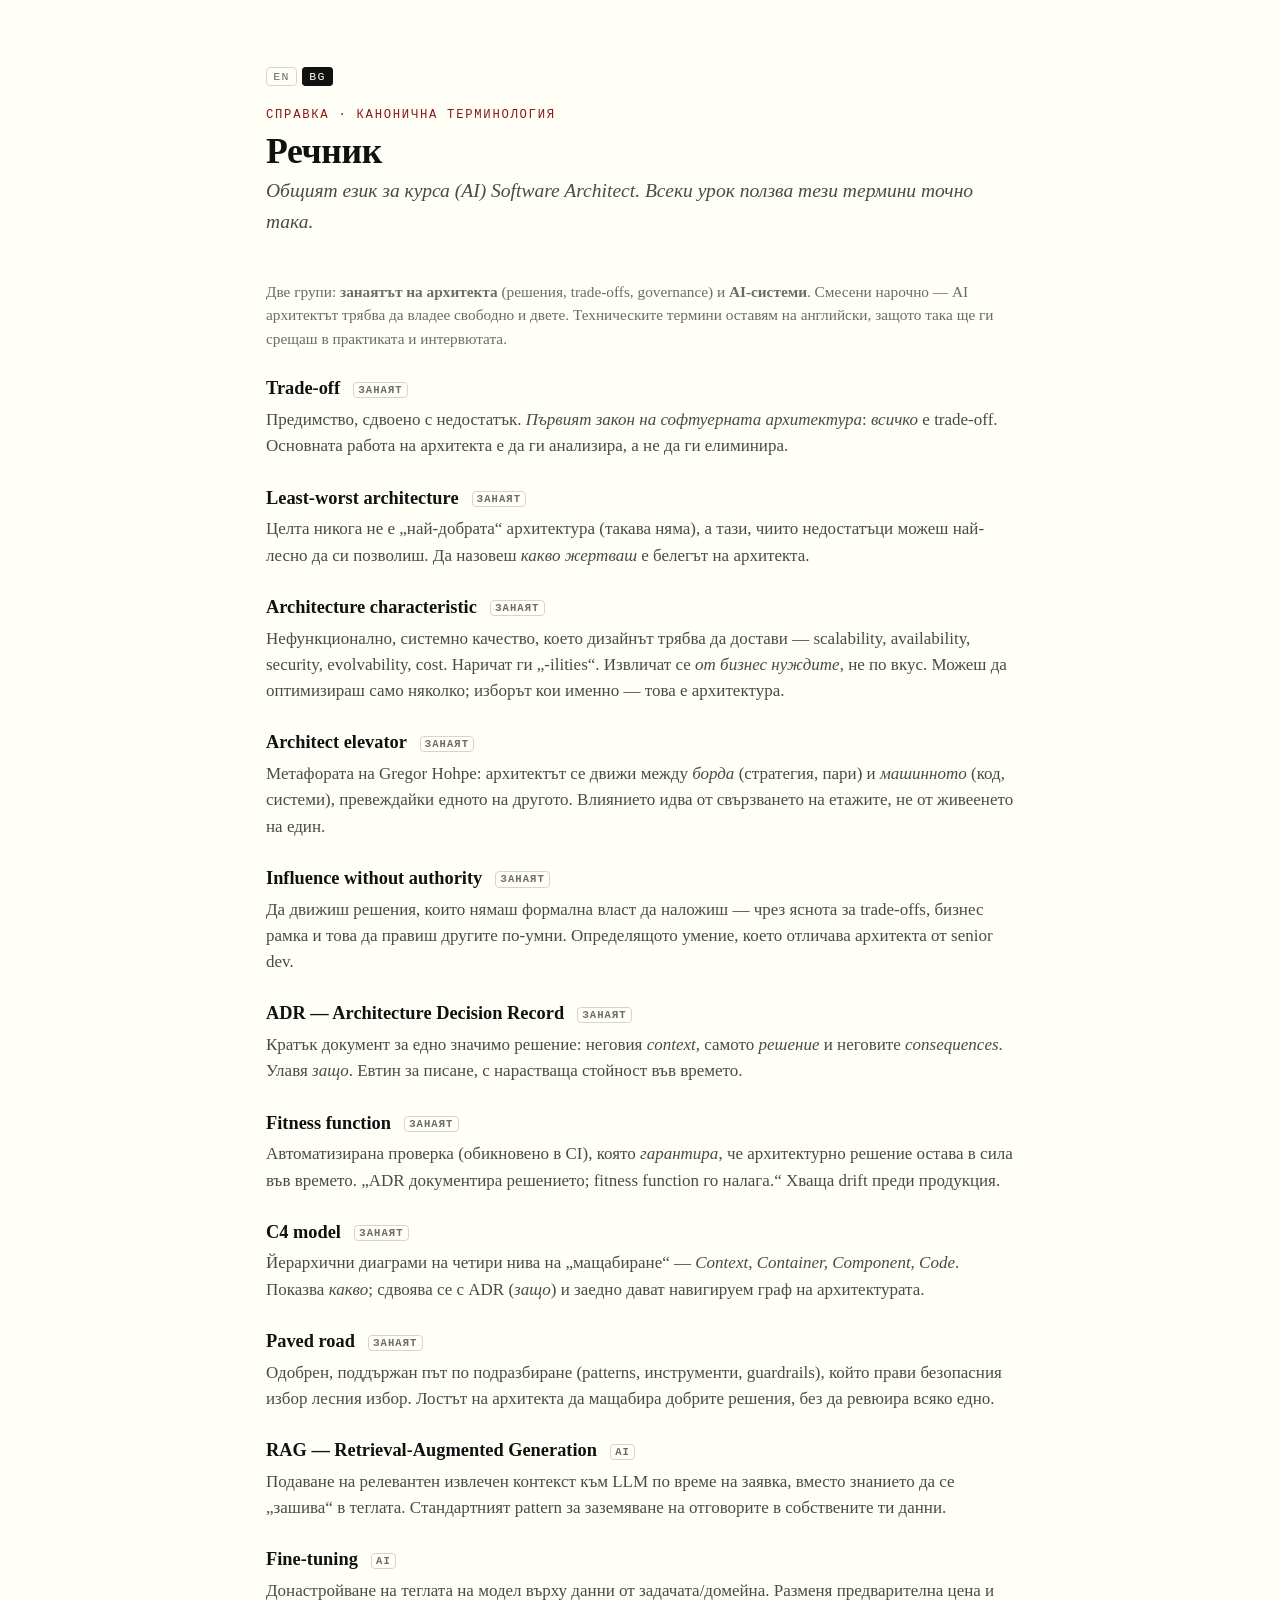
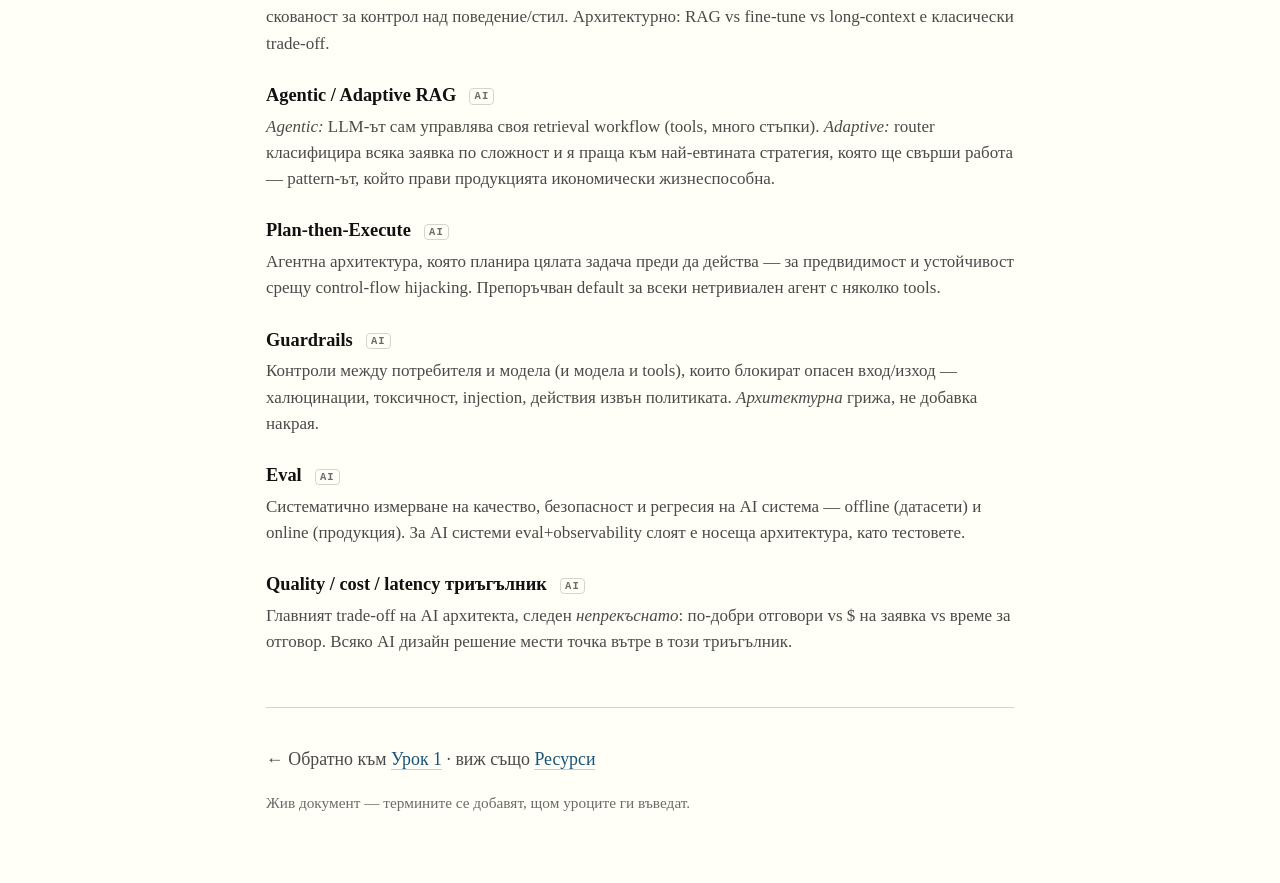
==== reference/glossary.bg.html @ ca1df37b "chore: scaffold bilingual (AI) software architect course Initialize the teaching workspace for the P" ====
<!doctype html>
<html lang="bg">
<head>
<meta charset="utf-8">
<meta name="viewport" content="width=device-width, initial-scale=1">
<title>Речник — (AI) Software Architect</title>
<link rel="stylesheet" href="../assets/styles.css">
<style>
  dl.glossary dt { font-weight: 600; margin-top: 1.4rem; font-size: 1.08rem; }
  dl.glossary dt .tag { font-family: var(--mono); font-size: .62rem; letter-spacing: .1em; text-transform: uppercase; color: var(--faint); border: 1px solid var(--rule); border-radius: 4px; padding: .1em .4em; margin-left: .5rem; vertical-align: middle; }
  dl.glossary dd { margin: .25rem 0 0; color: var(--soft); }
</style>
</head>
<body>
<p class="lang-toggle"><a href="glossary.html">EN</a><a class="active" href="glossary.bg.html">BG</a></p>
<header class="masthead">
  <p class="kicker">Справка · Канонична терминология</p>
  <h1>Речник</h1>
  <p class="subtitle">Общият език за курса (AI) Software Architect. Всеки урок ползва тези термини точно така.</p>
</header>

<p class="muted">Две групи: <strong>занаятът на архитекта</strong> (решения, trade-offs, governance) и
<strong>AI-системи</strong>. Смесени нарочно — AI архитектът трябва да владее свободно и двете.
Техническите термини оставям на английски, защото така ще ги срещаш в практиката и интервютата.</p>

<dl class="glossary">

  <dt>Trade-off <span class="tag">занаят</span></dt>
  <dd>Предимство, сдвоено с недостатък. <em>Първият закон на софтуерната архитектура</em>:
  <em>всичко</em> е trade-off. Основната работа на архитекта е да ги анализира, а не да ги елиминира.</dd>

  <dt>Least-worst architecture <span class="tag">занаят</span></dt>
  <dd>Целта никога не е „най-добрата“ архитектура (такава няма), а тази, чиито недостатъци можеш
  най-лесно да си позволиш. Да назовеш <em>какво жертваш</em> е белегът на архитекта.</dd>

  <dt>Architecture characteristic <span class="tag">занаят</span></dt>
  <dd>Нефункционално, системно качество, което дизайнът трябва да достави — scalability, availability,
  security, evolvability, cost. Наричат ги „-ilities“. Извличат се <em>от бизнес нуждите</em>, не по вкус.
  Можеш да оптимизираш само няколко; изборът кои именно — това е архитектура.</dd>

  <dt>Architect elevator <span class="tag">занаят</span></dt>
  <dd>Метафората на Gregor Hohpe: архитектът се движи между <em>борда</em> (стратегия, пари) и
  <em>машинното</em> (код, системи), превеждайки едното на другото. Влиянието идва от свързването на
  етажите, не от живеенето на един.</dd>

  <dt>Influence without authority <span class="tag">занаят</span></dt>
  <dd>Да движиш решения, които нямаш формална власт да наложиш — чрез яснота за trade-offs, бизнес
  рамка и това да правиш другите по-умни. Определящото умение, което отличава архитекта от senior dev.</dd>

  <dt>ADR — Architecture Decision Record <span class="tag">занаят</span></dt>
  <dd>Кратък документ за едно значимо решение: неговия <em>context</em>, самото <em>решение</em> и
  неговите <em>consequences</em>. Улавя <em>защо</em>. Евтин за писане, с нарастваща стойност във времето.</dd>

  <dt>Fitness function <span class="tag">занаят</span></dt>
  <dd>Автоматизирана проверка (обикновено в CI), която <em>гарантира</em>, че архитектурно решение остава
  в сила във времето. „ADR документира решението; fitness function го налага.“ Хваща drift преди продукция.</dd>

  <dt>C4 model <span class="tag">занаят</span></dt>
  <dd>Йерархични диаграми на четири нива на „мащабиране“ — <em>Context, Container, Component, Code</em>.
  Показва <em>какво</em>; сдвоява се с ADR (<em>защо</em>) и заедно дават навигируем граф на архитектурата.</dd>

  <dt>Paved road <span class="tag">занаят</span></dt>
  <dd>Одобрен, поддържан път по подразбиране (patterns, инструменти, guardrails), който прави безопасния
  избор лесния избор. Лостът на архитекта да мащабира добрите решения, без да ревюира всяко едно.</dd>

  <dt>RAG — Retrieval-Augmented Generation <span class="tag">ai</span></dt>
  <dd>Подаване на релевантен извлечен контекст към LLM по време на заявка, вместо знанието да се „зашива“
  в теглата. Стандартният pattern за заземяване на отговорите в собствените ти данни.</dd>

  <dt>Fine-tuning <span class="tag">ai</span></dt>
  <dd>Донастройване на теглата на модел върху данни от задачата/домейна. Разменя предварителна цена и
  скованост за контрол над поведение/стил. Архитектурно: RAG vs fine-tune vs long-context е класически trade-off.</dd>

  <dt>Agentic / Adaptive RAG <span class="tag">ai</span></dt>
  <dd><em>Agentic:</em> LLM-ът сам управлява своя retrieval workflow (tools, много стъпки).
  <em>Adaptive:</em> router класифицира всяка заявка по сложност и я праща към най-евтината стратегия,
  която ще свърши работа — pattern-ът, който прави продукцията икономически жизнеспособна.</dd>

  <dt>Plan-then-Execute <span class="tag">ai</span></dt>
  <dd>Агентна архитектура, която планира цялата задача преди да действа — за предвидимост и устойчивост
  срещу control-flow hijacking. Препоръчван default за всеки нетривиален агент с няколко tools.</dd>

  <dt>Guardrails <span class="tag">ai</span></dt>
  <dd>Контроли между потребителя и модела (и модела и tools), които блокират опасен вход/изход —
  халюцинации, токсичност, injection, действия извън политиката. <em>Архитектурна</em> грижа, не добавка накрая.</dd>

  <dt>Eval <span class="tag">ai</span></dt>
  <dd>Систематично измерване на качество, безопасност и регресия на AI система — offline (датасети) и
  online (продукция). За AI системи eval+observability слоят е носеща архитектура, като тестовете.</dd>

  <dt>Quality / cost / latency триъгълник <span class="tag">ai</span></dt>
  <dd>Главният trade-off на AI архитекта, следен <em>непрекъснато</em>: по-добри отговори vs $ на заявка vs
  време за отговор. Всяко AI дизайн решение мести точка вътре в този триъгълник.</dd>

</dl>

<footer class="lesson-footer">
  <p>← Обратно към <a href="../lessons/0001-the-architects-first-move.bg.html">Урок 1</a> ·
  виж също <a href="../RESOURCES.md">Ресурси</a></p>
  <p class="muted">Жив документ — термините се добавят, щом уроците ги въведат.</p>
</footer>
</body>
</html>
---- assets/styles.css ----
/* Shared lesson stylesheet — Tufte-inspired. Linked by every lesson & reference doc. */

:root {
  --ink: #111;
  --soft: #4a4a4a;
  --faint: #6b6b6b;
  --rule: #d8d4cc;
  --bg: #fffff8;          /* Tufte warm paper */
  --accent: #8a1a12;      /* muted oxblood */
  --accent-soft: #b5453a;
  --link: #1a5276;
  --code-bg: #f3f1ea;
  --good: #2f6b3a;
  --bad: #8a1a12;
  --serif: et-book, Palatino, "Palatino Linotype", "Book Antiqua", Georgia, serif;
  --mono: "SF Mono", "JetBrains Mono", Menlo, Consolas, monospace;
}

html { font-size: 17px; }
body {
  font-family: var(--serif);
  color: var(--ink);
  background: var(--bg);
  line-height: 1.55;
  max-width: 44rem;
  margin: 4rem auto;
  padding: 0 2rem;
  -webkit-font-smoothing: antialiased;
  text-rendering: optimizeLegibility;
}

/* ---- Language toggle ---- */
.lang-toggle { font-family: var(--mono); font-size: .68rem; letter-spacing: .1em; text-transform: uppercase; margin-bottom: 1.2rem; }
.lang-toggle a { border: 1px solid var(--rule); border-radius: 4px; padding: .15em .55em; color: var(--faint); margin-right: .3rem; }
.lang-toggle a.active { background: var(--ink); color: var(--bg); border-color: var(--ink); }

/* ---- Masthead ---- */
.masthead { margin-bottom: 2.5rem; }
.kicker {
  font-family: var(--mono);
  font-size: .72rem;
  letter-spacing: .14em;
  text-transform: uppercase;
  color: var(--accent);
  margin: 0 0 .4rem;
}
h1 { font-size: 2.1rem; line-height: 1.1; font-weight: 600; margin: 0 0 .3rem; letter-spacing: -.01em; }
.subtitle { font-style: italic; color: var(--soft); font-size: 1.15rem; margin: .2rem 0 0; }

h2 { font-size: 1.45rem; font-weight: 600; margin: 2.6rem 0 .6rem; letter-spacing: -.005em; }
h3 { font-size: 1.12rem; font-weight: 600; margin: 1.8rem 0 .4rem; }
p, li { font-size: 1.05rem; }
a { color: var(--link); text-decoration: none; border-bottom: 1px solid rgba(26,82,118,.28); }
a:hover { border-bottom-color: var(--link); }

/* ---- Mission tie-in banner ---- */
.mission {
  border-left: 3px solid var(--accent);
  background: rgba(138,26,18,.04);
  padding: .7rem 1rem;
  margin: 1.6rem 0;
  font-size: .98rem;
  color: var(--soft);
}
.mission strong { color: var(--accent); }

/* ---- Sidenote-ish callouts ---- */
.note {
  border: 1px solid var(--rule);
  border-radius: 6px;
  padding: .9rem 1.1rem;
  margin: 1.4rem 0;
  background: #fffefb;
}
.note .label {
  font-family: var(--mono);
  font-size: .68rem;
  letter-spacing: .12em;
  text-transform: uppercase;
  color: var(--faint);
  display: block;
  margin-bottom: .35rem;
}

/* ---- Key idea ---- */
.keyidea {
  font-size: 1.18rem;
  line-height: 1.5;
  border-top: 2px solid var(--ink);
  border-bottom: 2px solid var(--ink);
  padding: 1rem 0;
  margin: 1.8rem 0;
  font-style: italic;
}

blockquote {
  border-left: 3px solid var(--rule);
  margin: 1.4rem 0;
  padding: .2rem 0 .2rem 1.2rem;
  color: var(--soft);
  font-style: italic;
}

code { font-family: var(--mono); font-size: .86em; background: var(--code-bg); padding: .08em .35em; border-radius: 3px; }
pre { background: var(--code-bg); border: 1px solid var(--rule); border-radius: 6px; padding: 1rem 1.1rem; overflow-x: auto; }
pre code { background: none; padding: 0; font-size: .82rem; line-height: 1.5; }

table { border-collapse: collapse; width: 100%; margin: 1.4rem 0; font-size: .96rem; }
th, td { text-align: left; padding: .5rem .7rem; border-bottom: 1px solid var(--rule); vertical-align: top; }
th { font-size: .74rem; letter-spacing: .08em; text-transform: uppercase; color: var(--faint); }

/* ---- Quiz widget (paired with assets/quiz.js) ---- */
.quiz { border: 1px solid var(--rule); border-radius: 8px; padding: 1.2rem 1.3rem; margin: 1.6rem 0; background: #fffefb; }
.quiz .q { font-weight: 600; margin: 0 0 .8rem; font-size: 1.05rem; }
.quiz .opt {
  display: block; width: 100%; text-align: left; font-family: var(--serif); font-size: 1rem;
  padding: .6rem .8rem; margin: .4rem 0; border: 1px solid var(--rule); border-radius: 6px;
  background: var(--bg); cursor: pointer; transition: background .12s, border-color .12s;
}
.quiz .opt:hover { background: #f6f3ea; }
.quiz .opt.correct { border-color: var(--good); background: rgba(47,107,58,.10); }
.quiz .opt.wrong { border-color: var(--bad); background: rgba(138,26,18,.08); }
.quiz .opt:disabled { cursor: default; }
.quiz .feedback { margin-top: .8rem; font-size: .98rem; min-height: 1.2rem; }
.quiz .feedback.show { padding: .7rem .9rem; border-radius: 6px; }
.quiz .feedback.ok { background: rgba(47,107,58,.10); color: var(--good); }
.quiz .feedback.no { background: rgba(138,26,18,.08); color: var(--bad); }

/* ---- Task / do-this block ---- */
.task { border: 2px dashed var(--accent-soft); border-radius: 8px; padding: 1.1rem 1.3rem; margin: 1.8rem 0; }
.task h3 { margin-top: 0; color: var(--accent); }

/* ---- Footer nav ---- */
.lesson-footer { margin-top: 3rem; padding-top: 1.2rem; border-top: 1px solid var(--rule); font-size: .95rem; color: var(--soft); }
.ask { background: rgba(26,82,118,.06); border-radius: 6px; padding: .8rem 1rem; margin: 1.4rem 0; font-size: .98rem; }
.ask strong { color: var(--link); }
.primary-source { font-size: 1rem; }
.primary-source .label { font-family: var(--mono); font-size: .68rem; letter-spacing: .12em; text-transform: uppercase; color: var(--accent); }

hr { border: none; border-top: 1px solid var(--rule); margin: 2.4rem 0; }
.muted { color: var(--faint); font-size: .9rem; }

/* ---- Print ---- */
@media print {
  body { margin: 0; max-width: none; font-size: 11pt; background: #fff; }
  .quiz .opt { break-inside: avoid; }
  .ask, .quiz button { display: none; }
  a { color: var(--ink); border: none; }
  a[href^="http"]::after { content: " (" attr(href) ")"; font-size: .7em; color: var(--faint); }
}
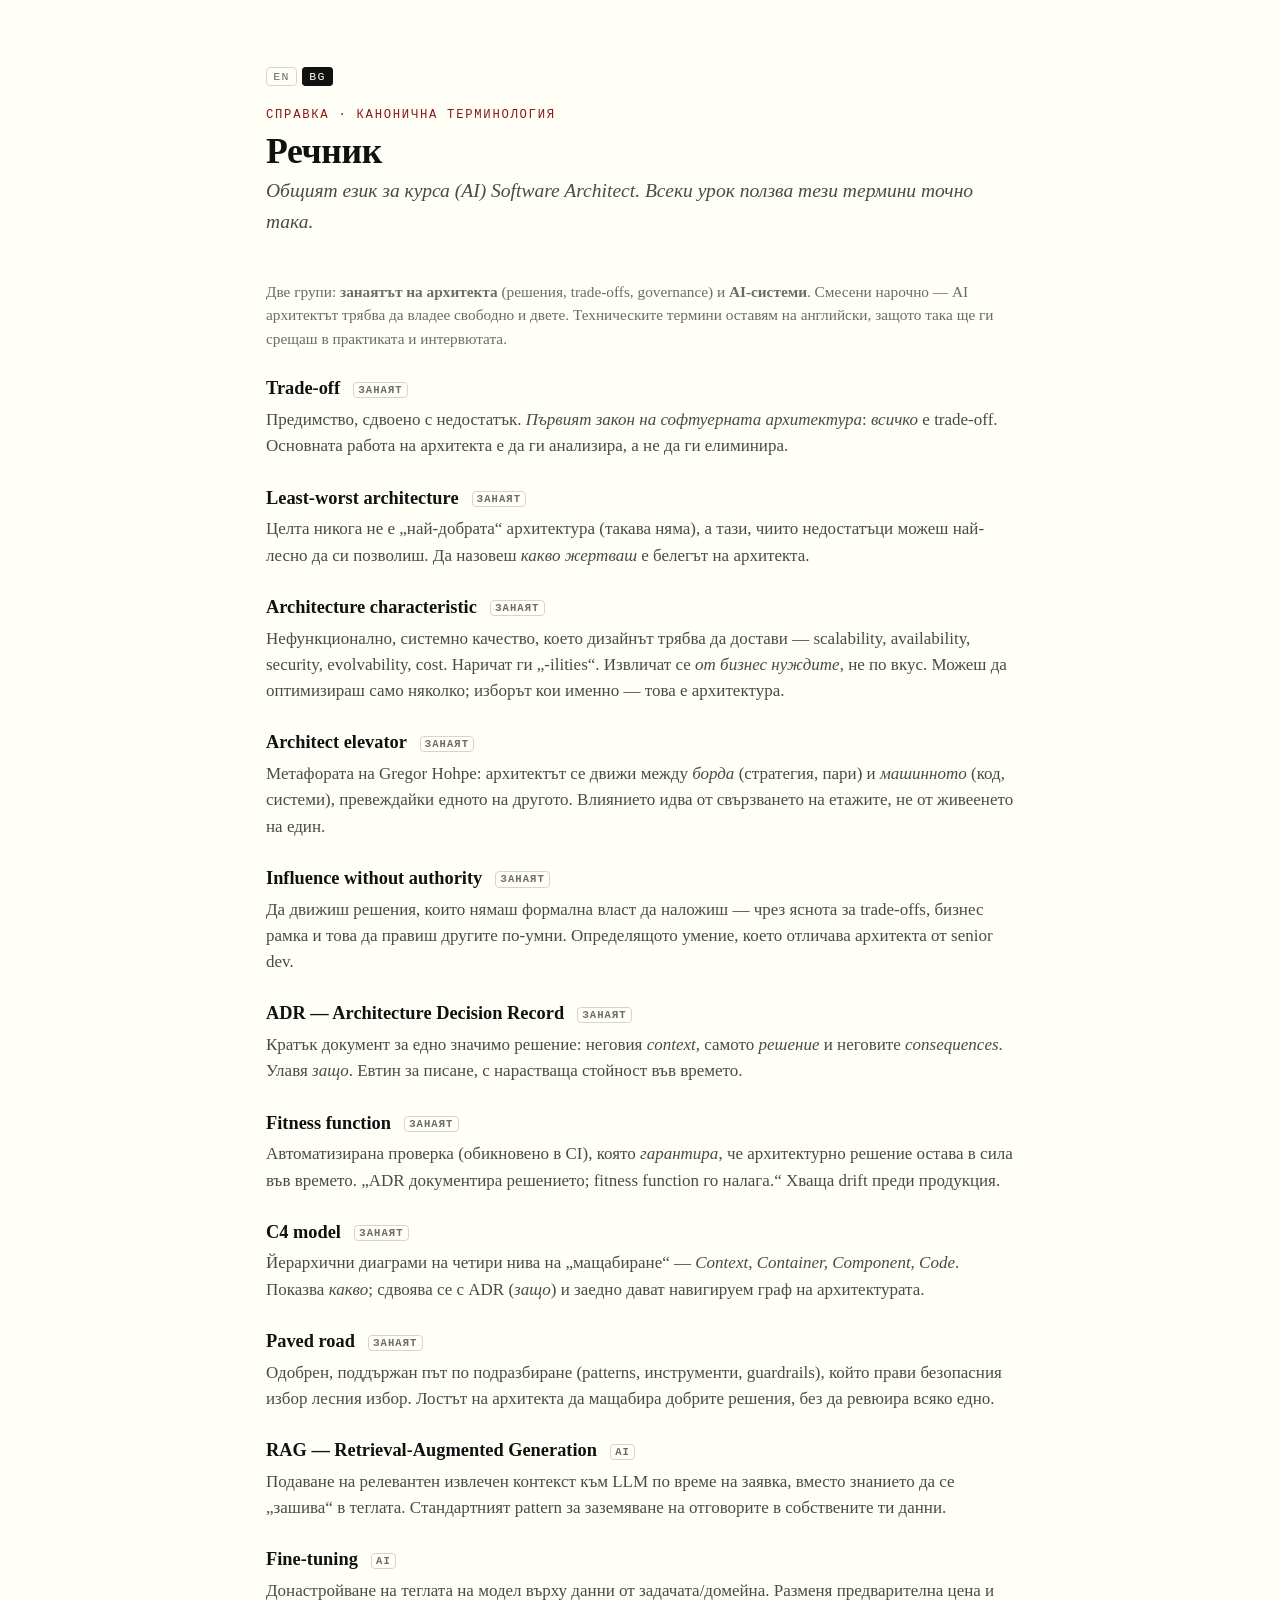
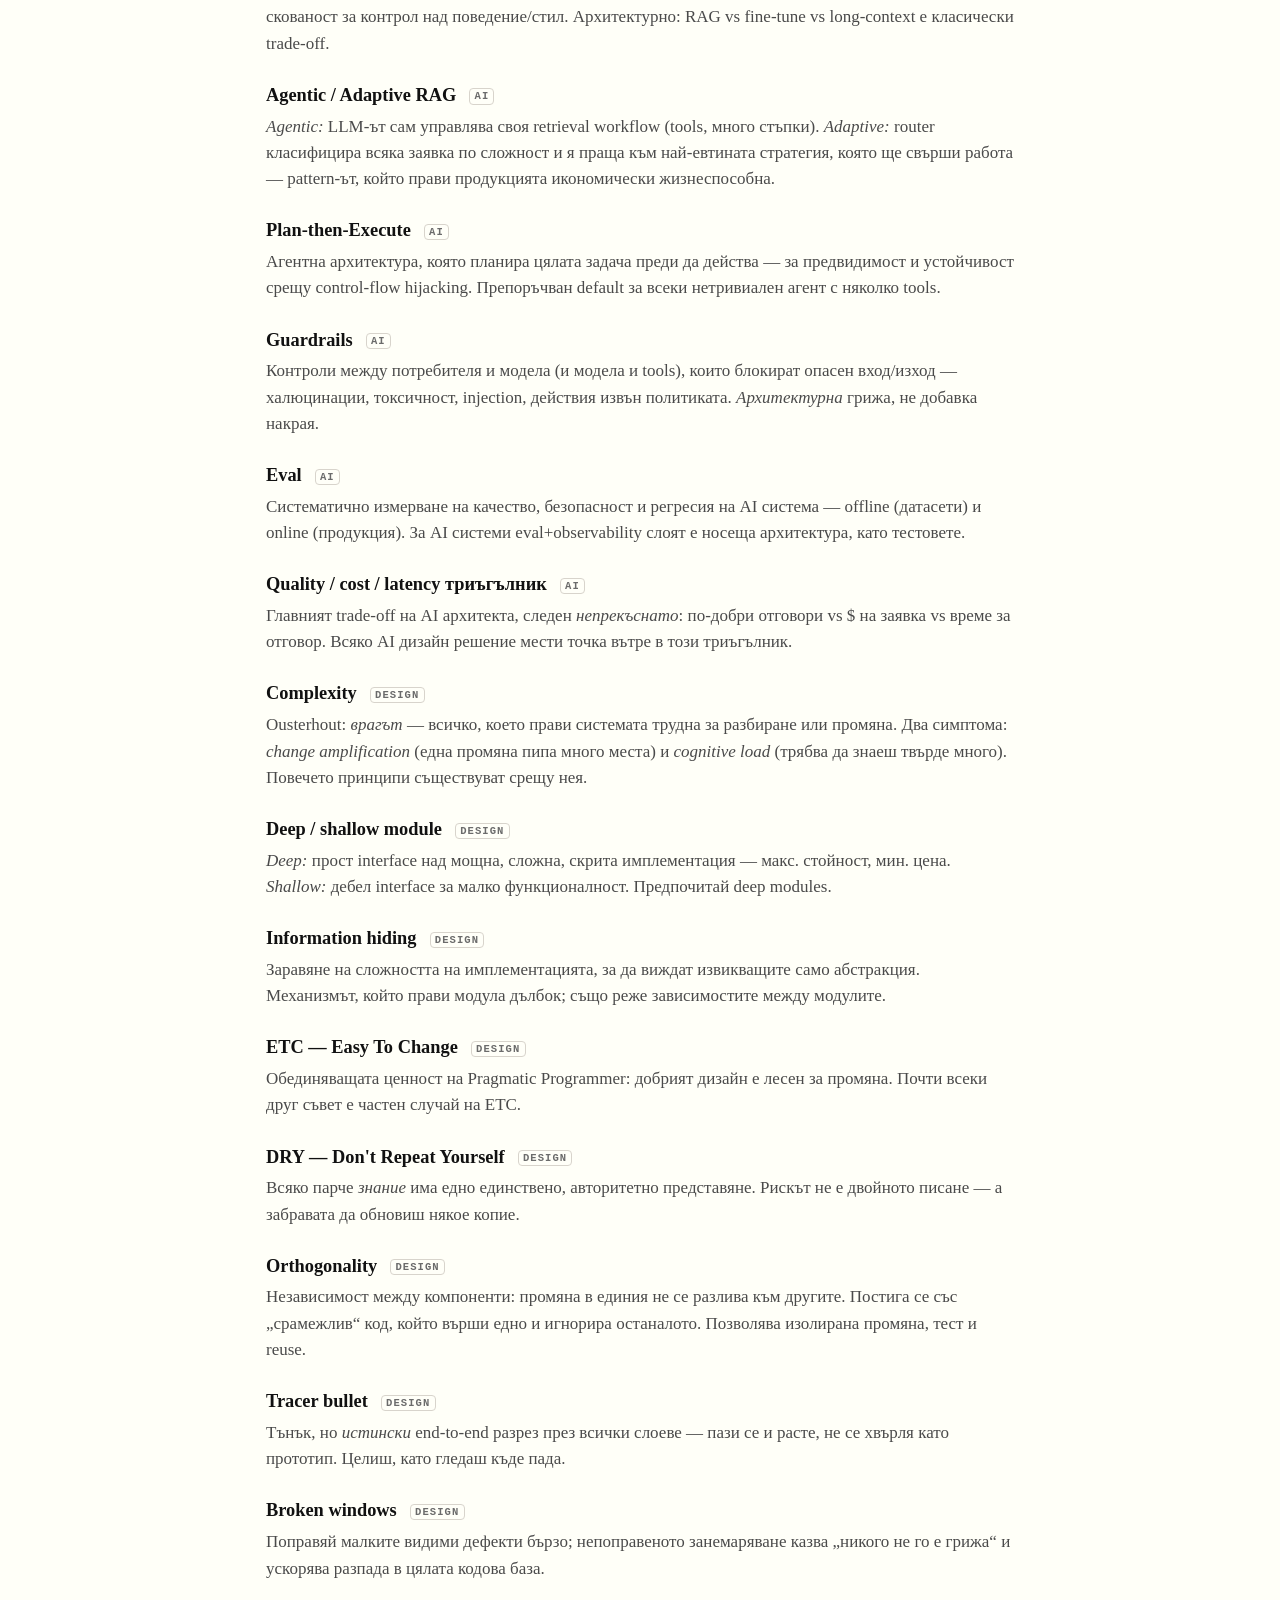
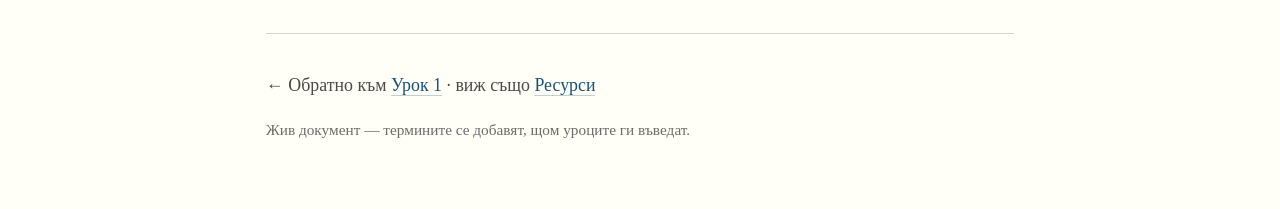
==== commit 7cdc5452: "feat: add Lesson 3 (design canon: APoSD + Pragmatic Programmer), EN+BG Bilingual quiz-driven lesson " ====
--- a/reference/glossary.bg.html
+++ b/reference/glossary.bg.html
@@ -92,6 +92,39 @@
   <dd>Главният trade-off на AI архитекта, следен <em>непрекъснато</em>: по-добри отговори vs $ на заявка vs
   време за отговор. Всяко AI дизайн решение мести точка вътре в този триъгълник.</dd>
 
+  <dt>Complexity <span class="tag">design</span></dt>
+  <dd>Ousterhout: <em>врагът</em> — всичко, което прави системата трудна за разбиране или промяна. Два
+  симптома: <em>change amplification</em> (една промяна пипа много места) и <em>cognitive load</em>
+  (трябва да знаеш твърде много). Повечето принципи съществуват срещу нея.</dd>
+
+  <dt>Deep / shallow module <span class="tag">design</span></dt>
+  <dd><em>Deep:</em> прост interface над мощна, сложна, скрита имплементация — макс. стойност, мин. цена.
+  <em>Shallow:</em> дебел interface за малко функционалност. Предпочитай deep modules.</dd>
+
+  <dt>Information hiding <span class="tag">design</span></dt>
+  <dd>Заравяне на сложността на имплементацията, за да виждат извикващите само абстракция. Механизмът,
+  който прави модула дълбок; също реже зависимостите между модулите.</dd>
+
+  <dt>ETC — Easy To Change <span class="tag">design</span></dt>
+  <dd>Обединяващата ценност на Pragmatic Programmer: добрият дизайн е лесен за промяна. Почти всеки друг
+  съвет е частен случай на ETC.</dd>
+
+  <dt>DRY — Don't Repeat Yourself <span class="tag">design</span></dt>
+  <dd>Всяко парче <em>знание</em> има едно единствено, авторитетно представяне. Рискът не е двойното
+  писане — а забравата да обновиш някое копие.</dd>
+
+  <dt>Orthogonality <span class="tag">design</span></dt>
+  <dd>Независимост между компоненти: промяна в единия не се разлива към другите. Постига се със
+  „срамежлив“ код, който върши едно и игнорира останалото. Позволява изолирана промяна, тест и reuse.</dd>
+
+  <dt>Tracer bullet <span class="tag">design</span></dt>
+  <dd>Тънък, но <em>истински</em> end-to-end разрез през всички слоеве — пази се и расте, не се хвърля
+  като прототип. Целиш, като гледаш къде пада.</dd>
+
+  <dt>Broken windows <span class="tag">design</span></dt>
+  <dd>Поправяй малките видими дефекти бързо; непоправеното занемаряване казва „никого не го е грижа“ и
+  ускорява разпада в цялата кодова база.</dd>
+
 </dl>
 
 <footer class="lesson-footer">
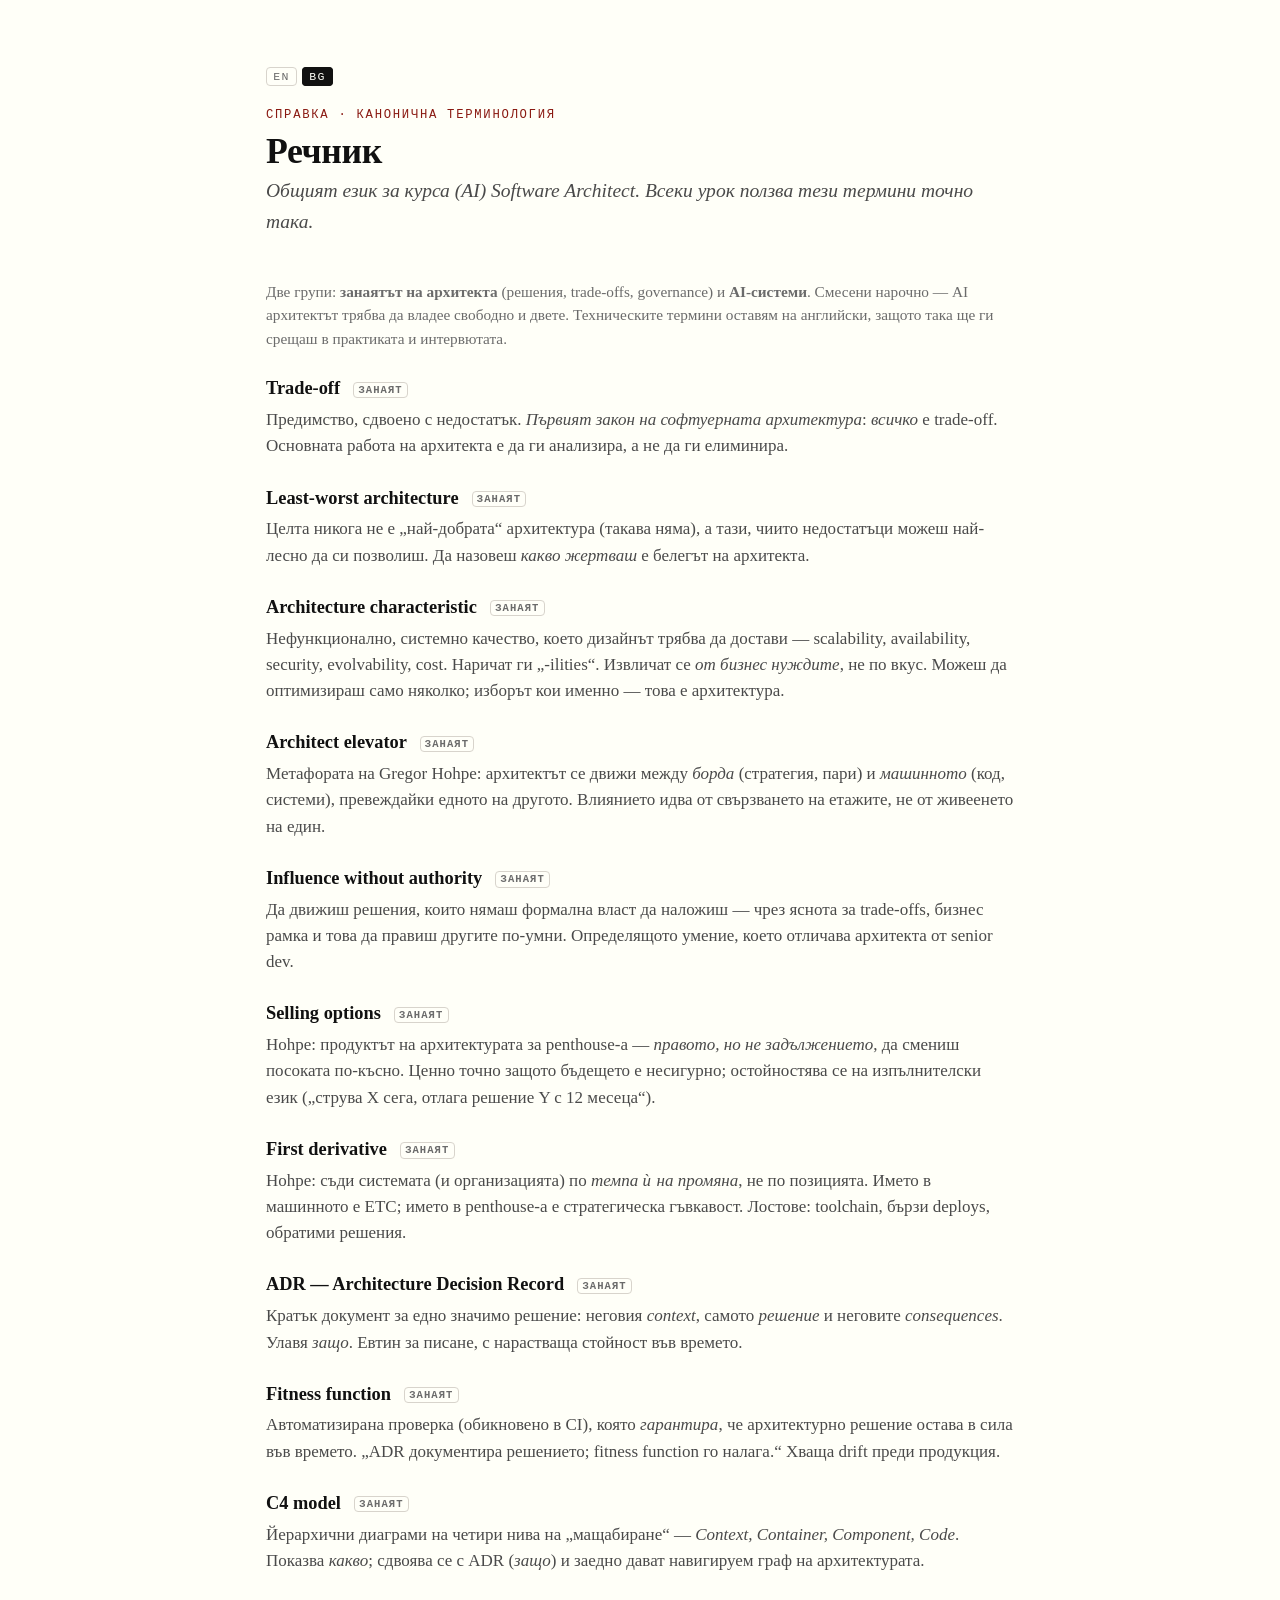
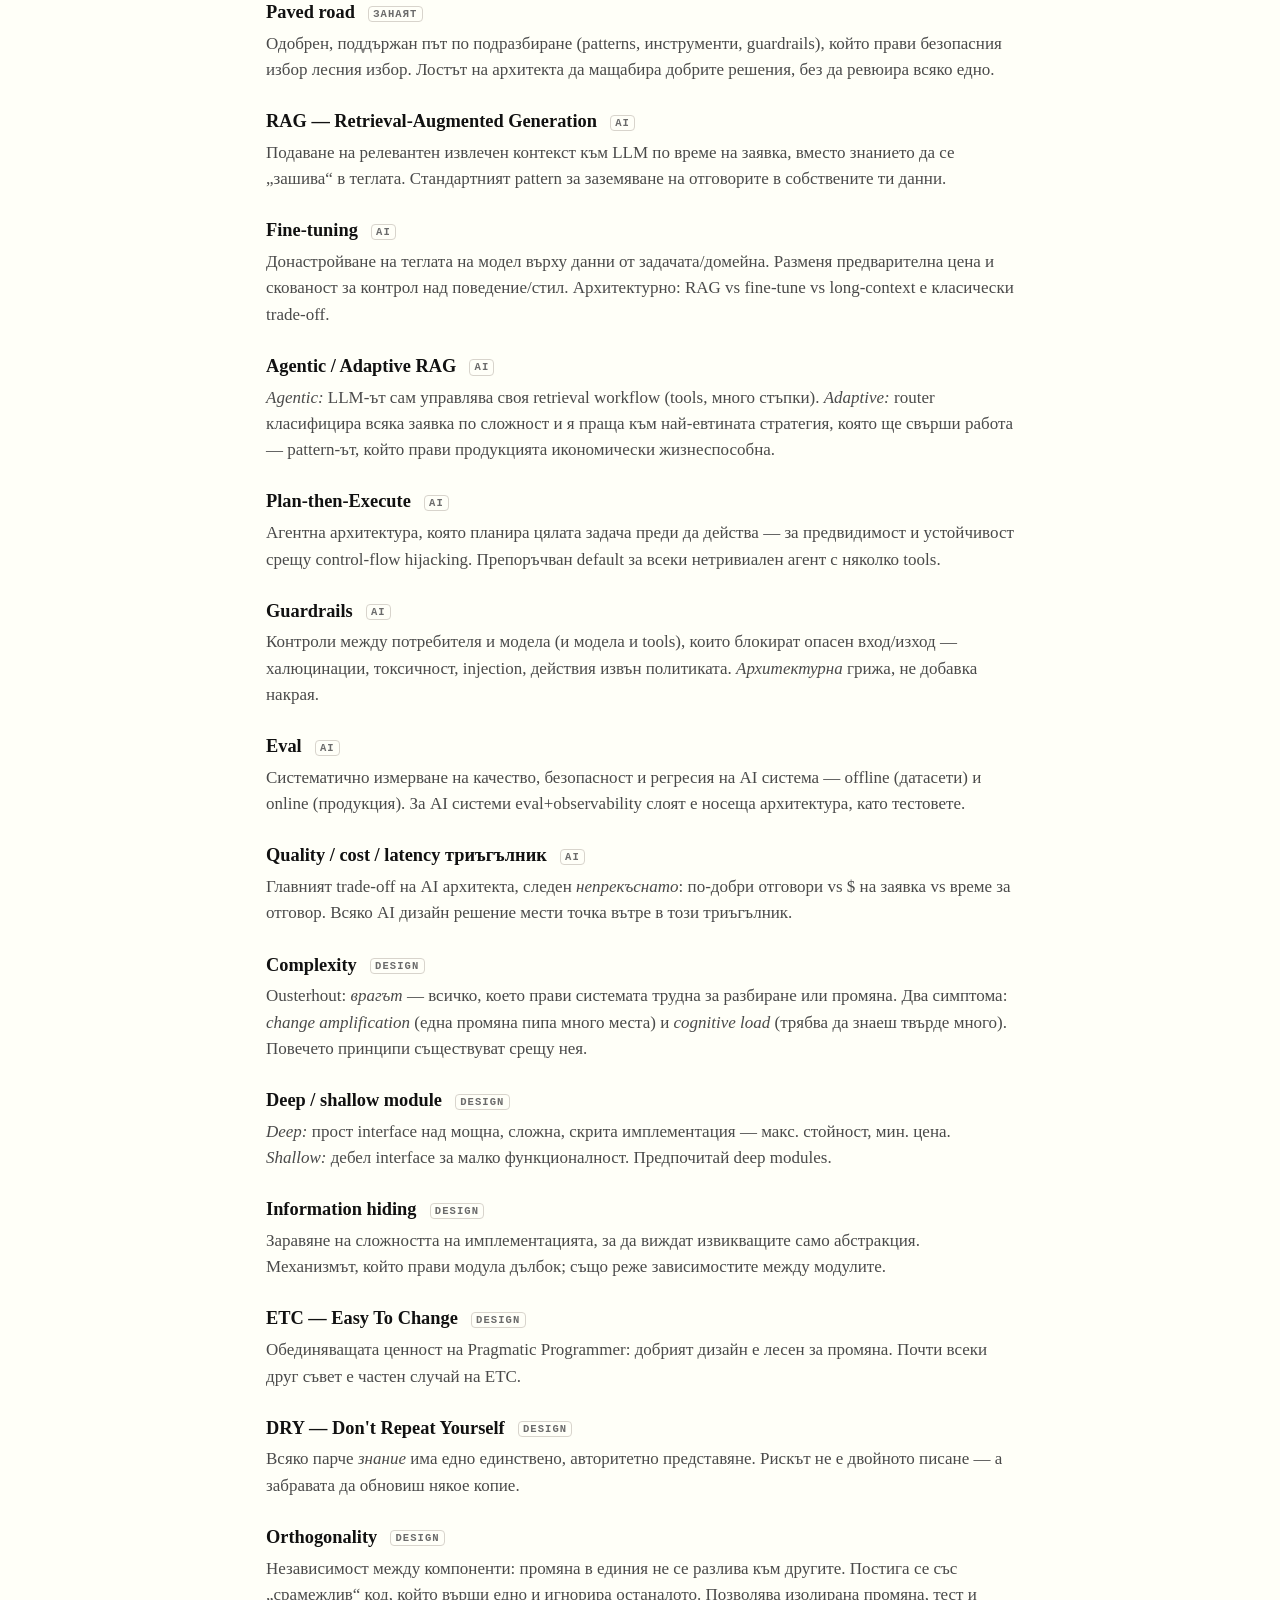
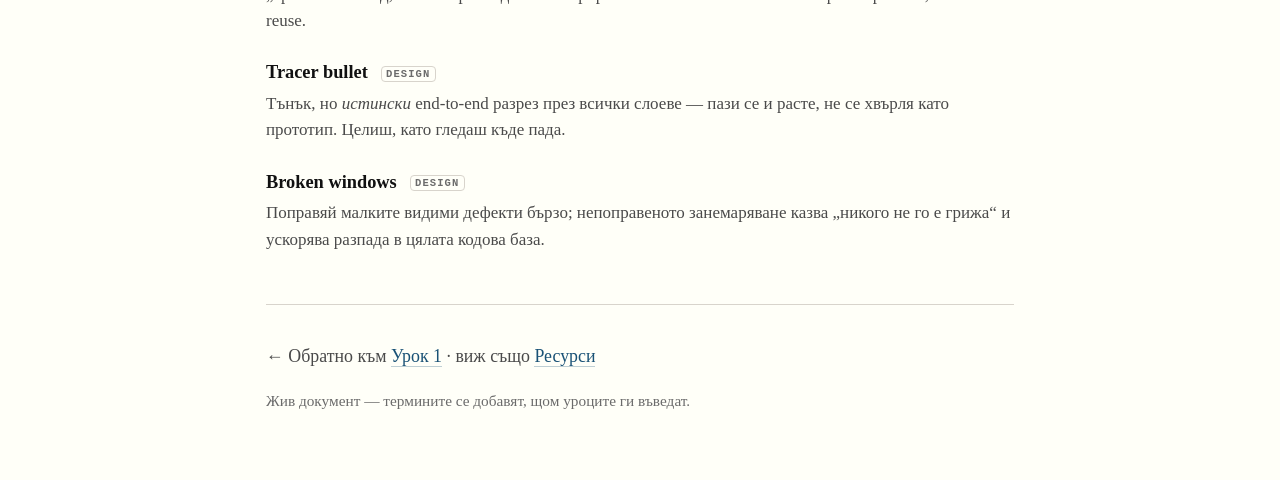
==== commit 59995c49: "feat: add Lesson 4 (Architect Elevator), EN+BG Bilingual lesson on penthouse/engine-room translation" ====
--- a/reference/glossary.bg.html
+++ b/reference/glossary.bg.html
@@ -46,6 +46,16 @@
   <dt>Influence without authority <span class="tag">занаят</span></dt>
   <dd>Да движиш решения, които нямаш формална власт да наложиш — чрез яснота за trade-offs, бизнес
   рамка и това да правиш другите по-умни. Определящото умение, което отличава архитекта от senior dev.</dd>
+
+  <dt>Selling options <span class="tag">занаят</span></dt>
+  <dd>Hohpe: продуктът на архитектурата за penthouse-а — <em>правото, но не задължението</em>, да смениш
+  посоката по-късно. Ценно точно защото бъдещето е несигурно; остойностява се на изпълнителски език
+  („струва X сега, отлага решение Y с 12 месеца“).</dd>
+
+  <dt>First derivative <span class="tag">занаят</span></dt>
+  <dd>Hohpe: съди системата (и организацията) по <em>темпа ѝ на промяна</em>, не по позицията. Името в
+  машинното е ETC; името в penthouse-а е стратегическа гъвкавост. Лостове: toolchain, бързи deploys,
+  обратими решения.</dd>
 
   <dt>ADR — Architecture Decision Record <span class="tag">занаят</span></dt>
   <dd>Кратък документ за едно значимо решение: неговия <em>context</em>, самото <em>решение</em> и
--- a/assets/styles.css
+++ b/assets/styles.css
@@ -130,6 +130,21 @@
 .task { border: 2px dashed var(--accent-soft); border-radius: 8px; padding: 1.1rem 1.3rem; margin: 1.8rem 0; }
 .task h3 { margin-top: 0; color: var(--accent); }
 
+/* ---- Progress tracker (index) ---- */
+.progress-summary { margin: 1.6rem 0 .5rem; }
+.progress-track { height: 8px; background: var(--code-bg); border: 1px solid var(--rule); border-radius: 99px; overflow: hidden; }
+.progress-fill { height: 100%; width: 0; background: var(--good); border-radius: 99px; transition: width .35s ease; }
+.progress-meta { display: flex; align-items: baseline; gap: .6rem; margin-top: .5rem; font-family: var(--mono); font-size: .72rem; letter-spacing: .06em; color: var(--faint); }
+
+.done-badge {
+  font-family: var(--mono); font-size: .64rem; letter-spacing: .1em; text-transform: uppercase;
+  color: var(--good); background: rgba(47,107,58,.12); border: 1px solid var(--good);
+  border-radius: 4px; padding: .25em .55em; white-space: nowrap; align-self: center;
+}
+.toc-item.done .toc-num { color: var(--good); }
+.toc-item.done .toc-num::after { content: " ✓"; }
+.toc-item.done .toc-body h3 { color: var(--faint); }
+
 /* ---- Footer nav ---- */
 .lesson-footer { margin-top: 3rem; padding-top: 1.2rem; border-top: 1px solid var(--rule); font-size: .95rem; color: var(--soft); }
 .ask { background: rgba(26,82,118,.06); border-radius: 6px; padding: .8rem 1rem; margin: 1.4rem 0; font-size: .98rem; }
